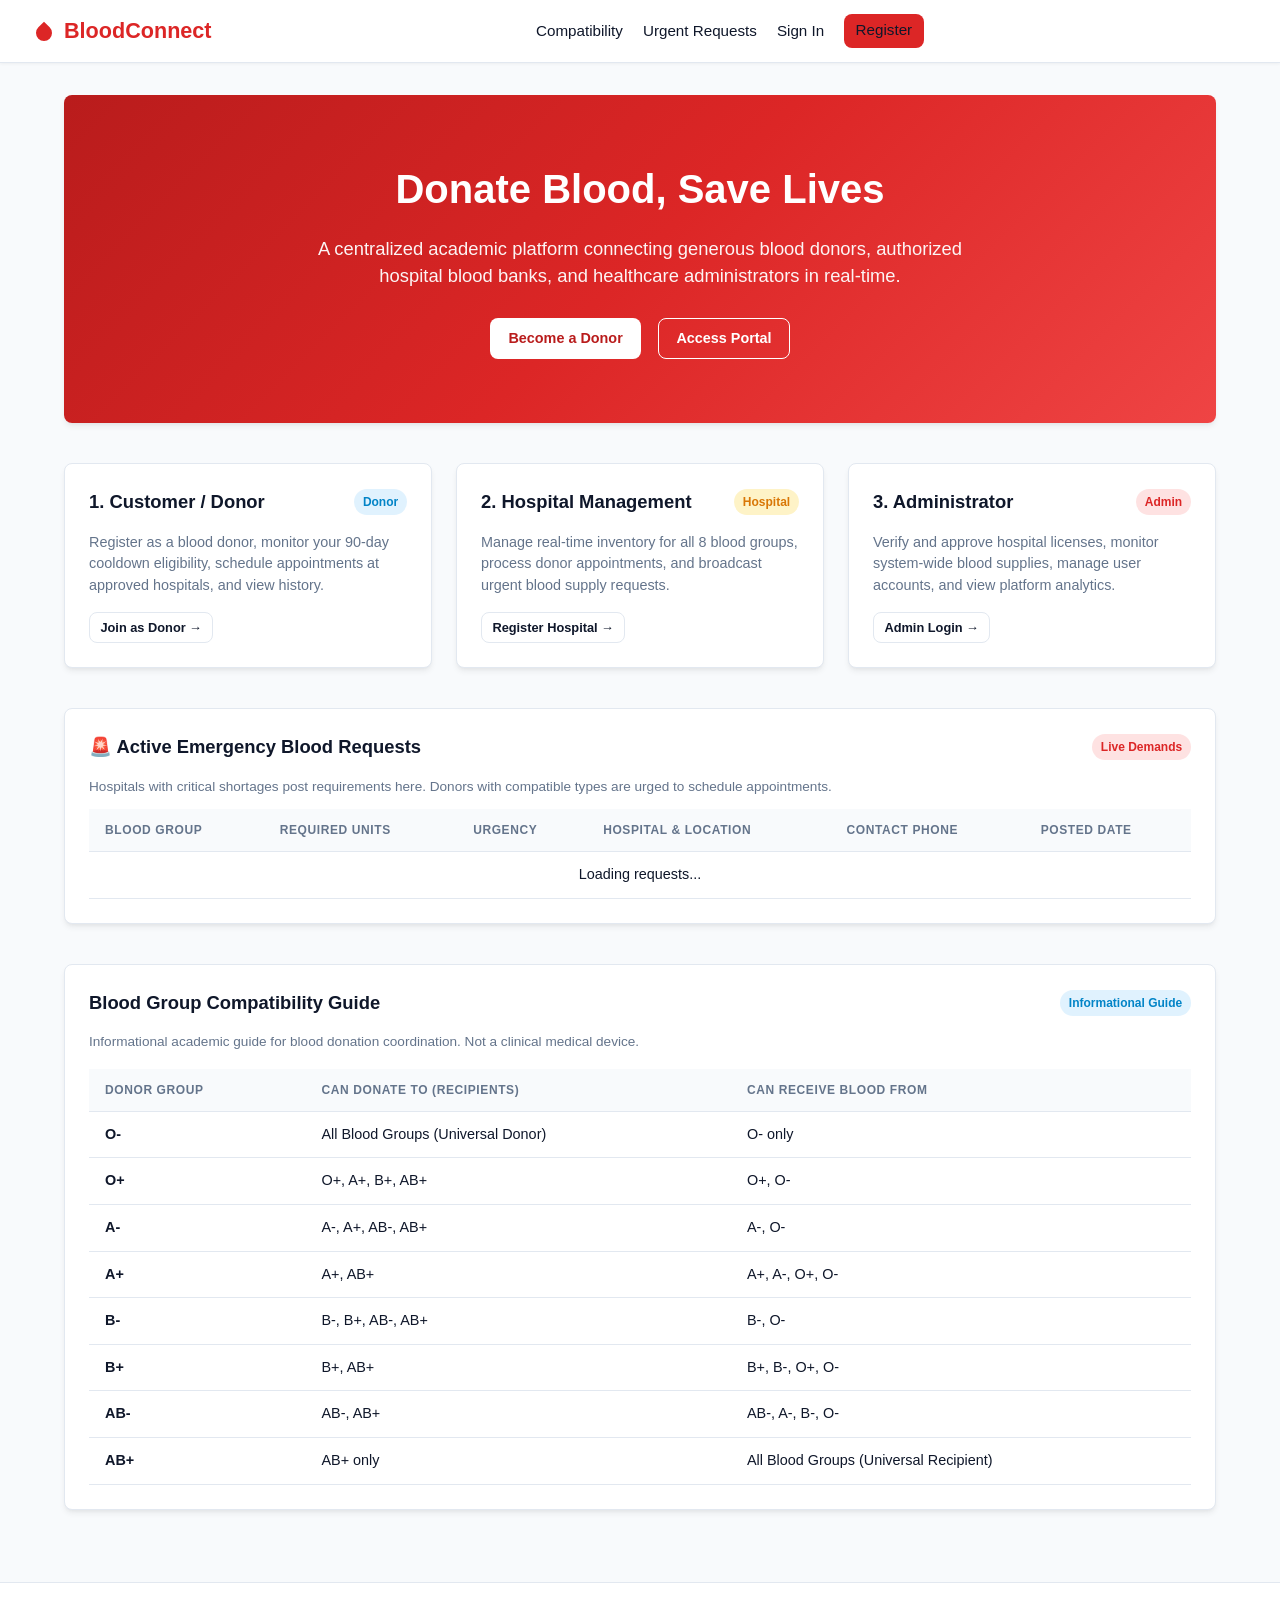
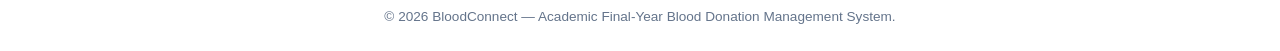
==== backend/src/main/resources/static/index.html @ 368a5631 "Initial BloodConnect release" ====
<!DOCTYPE html>
<html lang="en">
<head>
  <meta charset="UTF-8">
  <meta name="viewport" content="width=device-width, initial-scale=1.0">
  <title>BloodConnect — Blood Donation Management System</title>
  <link rel="stylesheet" href="css/style.css">
</head>
<body>

  <!-- Navigation Bar -->
  <nav class="navbar">
    <a href="index.html" class="nav-brand">
      <svg width="24" height="24" viewBox="0 0 24 24" fill="currentColor">
        <path d="M12 2.69l5.66 5.66a8 8 0 1 1-11.31 0z"/>
      </svg>
      BloodConnect
    </a>
    <ul class="nav-links">
      <li><a href="#compatibility">Compatibility</a></li>
      <li><a href="#urgent-requests">Urgent Requests</a></li>
      <li><a href="login.html">Sign In</a></li>
      <li><a href="register.html" class="btn btn-sm btn-primary">Register</a></li>
    </ul>
    <div id="navUserArea" class="nav-user"></div>
  </nav>

  <!-- Hero Section -->
  <div class="container">
    <section class="hero">
      <h1>Donate Blood, Save Lives</h1>
      <p>A centralized academic platform connecting generous blood donors, authorized hospital blood banks, and healthcare administrators in real-time.</p>
      <div>
        <a href="register.html" class="btn btn-primary" style="background:white; color:#b91c1c; margin-right: 0.75rem;">Become a Donor</a>
        <a href="login.html" class="btn btn-outline" style="border-color:white; color:white;">Access Portal</a>
      </div>
    </section>

    <!-- 3 Portals Explanation Cards -->
    <div class="grid grid-3" style="margin-bottom: 2.5rem;">
      <div class="card">
        <div class="card-title">
          <span>1. Customer / Donor</span>
          <span class="badge badge-info">Donor</span>
        </div>
        <p style="color:var(--text-muted); font-size:0.9rem; margin-bottom:1rem;">
          Register as a blood donor, monitor your 90-day cooldown eligibility, schedule appointments at approved hospitals, and view history.
        </p>
        <a href="register.html" class="btn btn-sm btn-outline">Join as Donor &rarr;</a>
      </div>

      <div class="card">
        <div class="card-title">
          <span>2. Hospital Management</span>
          <span class="badge badge-warning">Hospital</span>
        </div>
        <p style="color:var(--text-muted); font-size:0.9rem; margin-bottom:1rem;">
          Manage real-time inventory for all 8 blood groups, process donor appointments, and broadcast urgent blood supply requests.
        </p>
        <a href="register.html" class="btn btn-sm btn-outline">Register Hospital &rarr;</a>
      </div>

      <div class="card">
        <div class="card-title">
          <span>3. Administrator</span>
          <span class="badge badge-danger">Admin</span>
        </div>
        <p style="color:var(--text-muted); font-size:0.9rem; margin-bottom:1rem;">
          Verify and approve hospital licenses, monitor system-wide blood supplies, manage user accounts, and view platform analytics.
        </p>
        <a href="login.html" class="btn btn-sm btn-outline">Admin Login &rarr;</a>
      </div>
    </div>

    <!-- Live Urgent Blood Requests -->
    <section id="urgent-requests" class="card" style="margin-bottom: 2.5rem;">
      <div class="card-title">
        <span>🚨 Active Emergency Blood Requests</span>
        <span class="badge badge-danger">Live Demands</span>
      </div>
      <p style="font-size:0.85rem; color:var(--text-muted); margin-bottom: 0.5rem;">
        Hospitals with critical shortages post requirements here. Donors with compatible types are urged to schedule appointments.
      </p>
      <div class="table-responsive">
        <table>
          <thead>
            <tr>
              <th>Blood Group</th>
              <th>Required Units</th>
              <th>Urgency</th>
              <th>Hospital & Location</th>
              <th>Contact Phone</th>
              <th>Posted Date</th>
            </tr>
          </thead>
          <tbody id="publicRequestsBody">
            <tr><td colspan="6" style="text-align:center;">Loading requests...</td></tr>
          </tbody>
        </table>
      </div>
    </section>

    <!-- Blood Compatibility Matrix -->
    <section id="compatibility" class="card" style="margin-bottom: 2.5rem;">
      <div class="card-title">
        <span>Blood Group Compatibility Guide</span>
        <span class="badge badge-info">Informational Guide</span>
      </div>
      <p style="font-size:0.85rem; color:var(--text-muted); margin-bottom: 1rem;">
        Informational academic guide for blood donation coordination. Not a clinical medical device.
      </p>
      <div class="table-responsive">
        <table>
          <thead>
            <tr>
              <th>Donor Group</th>
              <th>Can Donate To (Recipients)</th>
              <th>Can Receive Blood From</th>
            </tr>
          </thead>
          <tbody>
            <tr><td><strong>O-</strong></td><td>All Blood Groups (Universal Donor)</td><td>O- only</td></tr>
            <tr><td><strong>O+</strong></td><td>O+, A+, B+, AB+</td><td>O+, O-</td></tr>
            <tr><td><strong>A-</strong></td><td>A-, A+, AB-, AB+</td><td>A-, O-</td></tr>
            <tr><td><strong>A+</strong></td><td>A+, AB+</td><td>A+, A-, O+, O-</td></tr>
            <tr><td><strong>B-</strong></td><td>B-, B+, AB-, AB+</td><td>B-, O-</td></tr>
            <tr><td><strong>B+</strong></td><td>B+, AB+</td><td>B+, B-, O+, O-</td></tr>
            <tr><td><strong>AB-</strong></td><td>AB-, AB+</td><td>AB-, A-, B-, O-</td></tr>
            <tr><td><strong>AB+</strong></td><td>AB+ only</td><td>All Blood Groups (Universal Recipient)</td></tr>
          </tbody>
        </table>
      </div>
    </section>
  </div>

  <!-- Footer -->
  <footer>
    <p>&copy; 2026 BloodConnect — Academic Final-Year Blood Donation Management System.</p>
  </footer>

  <script src="js/script.js"></script>
  <script>
    document.addEventListener("DOMContentLoaded", initLandingPage);
  </script>
</body>
</html>
---- backend/src/main/resources/static/css/style.css ----
/* ==========================================================================
   BloodConnect — Healthcare Management System Stylesheet
   Clean, modern, accessible design for academic demonstration
   ========================================================================== */

:root {
  --primary: #dc2626;
  --primary-dark: #b91c1c;
  --primary-light: #fee2e2;
  --primary-hover: #991b1b;
  --bg-page: #f8fafc;
  --bg-card: #ffffff;
  --text-main: #0f172a;
  --text-muted: #64748b;
  --border: #e2e8f0;
  --border-focus: #ef4444;
  --success: #16a34a;
  --success-bg: #dcfce7;
  --warning: #d97706;
  --warning-bg: #fef3c7;
  --danger: #dc2626;
  --danger-bg: #fee2e2;
  --radius: 8px;
  --shadow: 0 4px 6px -1px rgba(0, 0, 0, 0.07), 0 2px 4px -2px rgba(0, 0, 0, 0.05);
}

* {
  box-sizing: border-box;
  margin: 0;
  padding: 0;
}

body {
  font-family: -apple-system, BlinkMacSystemFont, "Segoe UI", Roboto, "Helvetica Neue", Arial, sans-serif;
  background-color: var(--bg-page);
  color: var(--text-main);
  line-height: 1.5;
  min-height: 100vh;
  display: flex;
  flex-direction: column;
}

/* ---------------- Navbar ---------------- */
.navbar {
  background: #ffffff;
  border-bottom: 1px solid var(--border);
  padding: 0.85rem 2rem;
  display: flex;
  justify-content: space-between;
  align-items: center;
  position: sticky;
  top: 0;
  z-index: 100;
  box-shadow: 0 1px 3px rgba(0,0,0,0.05);
}

.nav-brand {
  display: flex;
  align-items: center;
  gap: 0.5rem;
  font-size: 1.35rem;
  font-weight: 700;
  color: var(--primary);
  text-decoration: none;
}

.nav-links {
  display: flex;
  align-items: center;
  gap: 1.25rem;
  list-style: none;
}

.nav-links a {
  text-decoration: none;
  color: var(--text-main);
  font-weight: 500;
  font-size: 0.95rem;
  transition: color 0.15s ease;
}

.nav-links a:hover {
  color: var(--primary);
}

.nav-user {
  display: flex;
  align-items: center;
  gap: 1rem;
}

.user-badge {
  background: var(--primary-light);
  color: var(--primary-dark);
  padding: 0.25rem 0.65rem;
  border-radius: 999px;
  font-size: 0.8rem;
  font-weight: 600;
  text-transform: uppercase;
}

/* ---------------- Layout & Containers ---------------- */
.container {
  max-width: 1200px;
  margin: 0 auto;
  padding: 2rem 1.5rem;
  flex: 1;
  width: 100%;
}

.hero {
  background: linear-gradient(135deg, #b91c1c 0%, #dc2626 50%, #ef4444 100%);
  color: white;
  padding: 4rem 2rem;
  border-radius: var(--radius);
  text-align: center;
  margin-bottom: 2.5rem;
  box-shadow: var(--shadow);
}

.hero h1 {
  font-size: 2.5rem;
  font-weight: 800;
  margin-bottom: 1rem;
}

.hero p {
  font-size: 1.15rem;
  max-width: 700px;
  margin: 0 auto 1.75rem auto;
  opacity: 0.95;
}

/* ---------------- Cards & Grid ---------------- */
.grid {
  display: grid;
  gap: 1.5rem;
}

.grid-3 {
  grid-template-columns: repeat(auto-fit, minmax(320px, 1fr));
}

.grid-2 {
  grid-template-columns: repeat(auto-fit, minmax(400px, 1fr));
}

.grid-4 {
  grid-template-columns: repeat(auto-fit, minmax(220px, 1fr));
}

.card {
  background: var(--bg-card);
  border: 1px solid var(--border);
  border-radius: var(--radius);
  padding: 1.5rem;
  box-shadow: var(--shadow);
}

.card-title {
  font-size: 1.15rem;
  font-weight: 700;
  color: var(--text-main);
  margin-bottom: 1rem;
  display: flex;
  align-items: center;
  justify-content: space-between;
}

.stat-card {
  background: white;
  border: 1px solid var(--border);
  border-radius: var(--radius);
  padding: 1.25rem;
  box-shadow: var(--shadow);
  border-left: 4px solid var(--primary);
}

.stat-label {
  font-size: 0.85rem;
  color: var(--text-muted);
  text-transform: uppercase;
  font-weight: 600;
}

.stat-val {
  font-size: 2rem;
  font-weight: 800;
  color: var(--text-main);
  margin-top: 0.35rem;
}

/* ---------------- Buttons ---------------- */
.btn {
  display: inline-flex;
  align-items: center;
  justify-content: center;
  padding: 0.55rem 1.1rem;
  font-size: 0.9rem;
  font-weight: 600;
  border-radius: var(--radius);
  border: 1px solid transparent;
  cursor: pointer;
  text-decoration: none;
  transition: all 0.15s ease;
}

.btn-primary {
  background: var(--primary);
  color: white;
}
.btn-primary:hover {
  background: var(--primary-dark);
}

.btn-outline {
  background: transparent;
  border-color: var(--border);
  color: var(--text-main);
}
.btn-outline:hover {
  background: #f1f5f9;
}

.btn-success {
  background: var(--success);
  color: white;
}
.btn-success:hover {
  background: #15803d;
}

.btn-danger {
  background: var(--danger);
  color: white;
}
.btn-danger:hover {
  background: #b91c1c;
}

.btn-sm {
  padding: 0.3rem 0.65rem;
  font-size: 0.8rem;
}

/* ---------------- Forms ---------------- */
.form-group {
  margin-bottom: 1.15rem;
}

.form-group label {
  display: block;
  font-size: 0.85rem;
  font-weight: 600;
  margin-bottom: 0.35rem;
  color: var(--text-main);
}

.form-control {
  width: 100%;
  padding: 0.6rem 0.85rem;
  border: 1px solid var(--border);
  border-radius: var(--radius);
  font-size: 0.95rem;
  color: var(--text-main);
  background: #ffffff;
  outline: none;
  transition: border-color 0.15s ease;
}

.form-control:focus {
  border-color: var(--border-focus);
  box-shadow: 0 0 0 3px rgba(220, 38, 38, 0.15);
}

/* ---------------- Tables ---------------- */
.table-responsive {
  overflow-x: auto;
  margin-top: 0.75rem;
}

table {
  width: 100%;
  border-collapse: collapse;
  text-align: left;
  font-size: 0.9rem;
}

th, td {
  padding: 0.75rem 1rem;
  border-bottom: 1px solid var(--border);
}

th {
  background: #f8fafc;
  font-weight: 600;
  color: var(--text-muted);
  text-transform: uppercase;
  font-size: 0.75rem;
  letter-spacing: 0.05em;
}

tr:hover {
  background: #f8fafc;
}

/* ---------------- Badges ---------------- */
.badge {
  display: inline-block;
  padding: 0.25rem 0.55rem;
  border-radius: 999px;
  font-size: 0.75rem;
  font-weight: 600;
}

.badge-success { background: var(--success-bg); color: var(--success); }
.badge-warning { background: var(--warning-bg); color: var(--warning); }
.badge-danger { background: var(--danger-bg); color: var(--danger); }
.badge-info { background: #e0f2fe; color: #0284c7; }

/* ---------------- Alerts / Banner ---------------- */
.alert {
  padding: 0.85rem 1.25rem;
  border-radius: var(--radius);
  margin-bottom: 1.25rem;
  font-size: 0.9rem;
  font-weight: 500;
}

.alert-success { background: var(--success-bg); color: #166534; border: 1px solid #bbf7d0; }
.alert-danger { background: var(--danger-bg); color: #991b1b; border: 1px solid #fecaca; }
.alert-info { background: #f0f9ff; color: #0369a1; border: 1px solid #bae6fd; }

/* ---------------- Blood Group Boxes ---------------- */
.inventory-grid {
  display: grid;
  grid-template-columns: repeat(4, 1fr);
  gap: 1rem;
  margin-top: 1rem;
}

.inventory-card {
  border: 1px solid var(--border);
  border-radius: var(--radius);
  padding: 1rem;
  text-align: center;
  background: white;
}

.blood-type {
  font-size: 1.35rem;
  font-weight: 800;
  color: var(--primary);
}

.blood-units {
  font-size: 1.75rem;
  font-weight: 700;
  margin: 0.25rem 0;
}

/* ---------------- Footer ---------------- */
footer {
  background: white;
  border-top: 1px solid var(--border);
  padding: 1.5rem 2rem;
  text-align: center;
  font-size: 0.85rem;
  color: var(--text-muted);
  margin-top: auto;
}
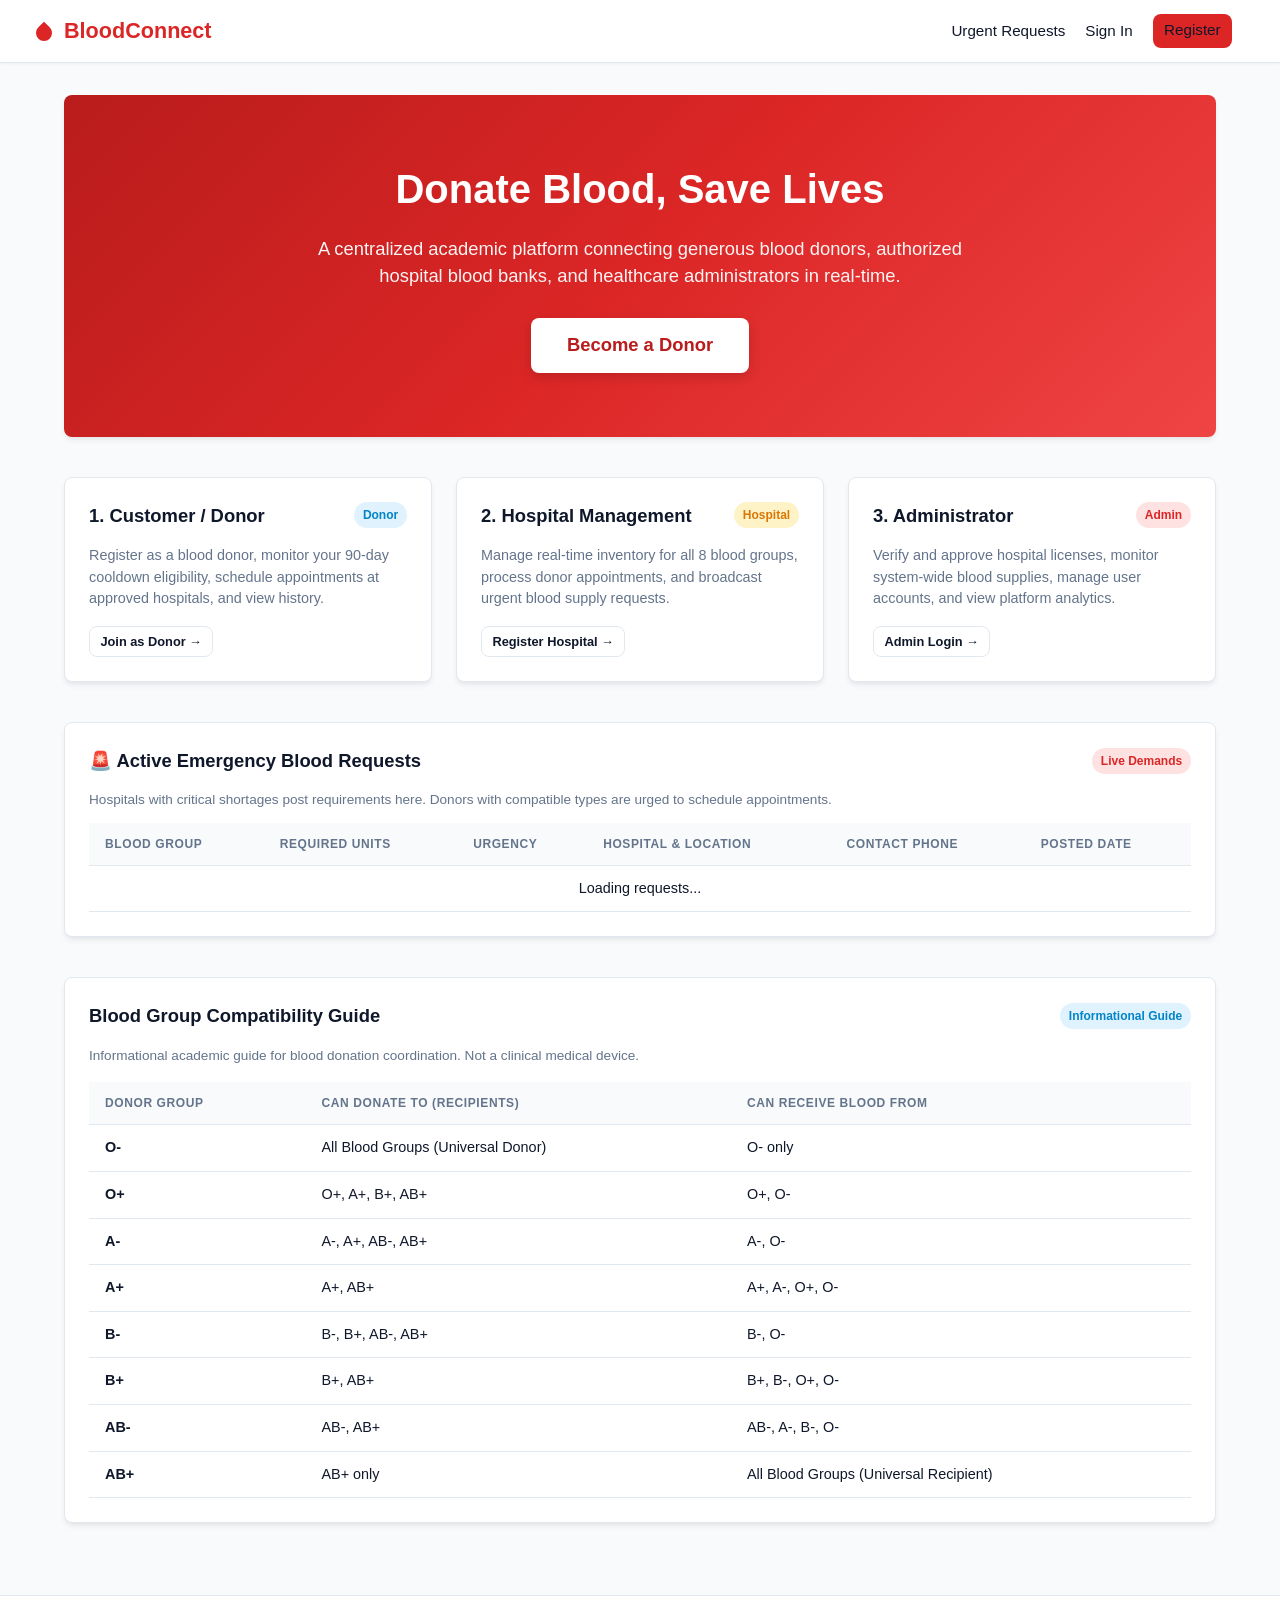
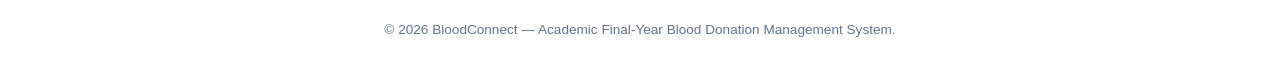
==== commit b953dd73: "fix: update homepage navbar and donor CTA" ====
--- a/backend/src/main/resources/static/index.html
+++ b/backend/src/main/resources/static/index.html
@@ -16,13 +16,12 @@
       </svg>
       BloodConnect
     </a>
-    <ul class="nav-links">
-      <li><a href="#compatibility">Compatibility</a></li>
+    <ul class="nav-links" style="margin-left: auto;">
       <li><a href="#urgent-requests">Urgent Requests</a></li>
       <li><a href="login.html">Sign In</a></li>
       <li><a href="register.html" class="btn btn-sm btn-primary">Register</a></li>
     </ul>
-    <div id="navUserArea" class="nav-user"></div>
+    <div id="navUserArea" class="nav-user" style="margin-left: 1rem;"></div>
   </nav>
 
   <!-- Hero Section -->
@@ -31,8 +30,7 @@
       <h1>Donate Blood, Save Lives</h1>
       <p>A centralized academic platform connecting generous blood donors, authorized hospital blood banks, and healthcare administrators in real-time.</p>
       <div>
-        <a href="register.html" class="btn btn-primary" style="background:white; color:#b91c1c; margin-right: 0.75rem;">Become a Donor</a>
-        <a href="login.html" class="btn btn-outline" style="border-color:white; color:white;">Access Portal</a>
+        <a href="register.html" class="btn btn-primary" style="background: white; color: #b91c1c; font-size: 1.15rem; font-weight: 700; padding: 0.85rem 2.25rem; box-shadow: 0 4px 12px rgba(0,0,0,0.15); border: none;">Become a Donor</a>
       </div>
     </section>
 
